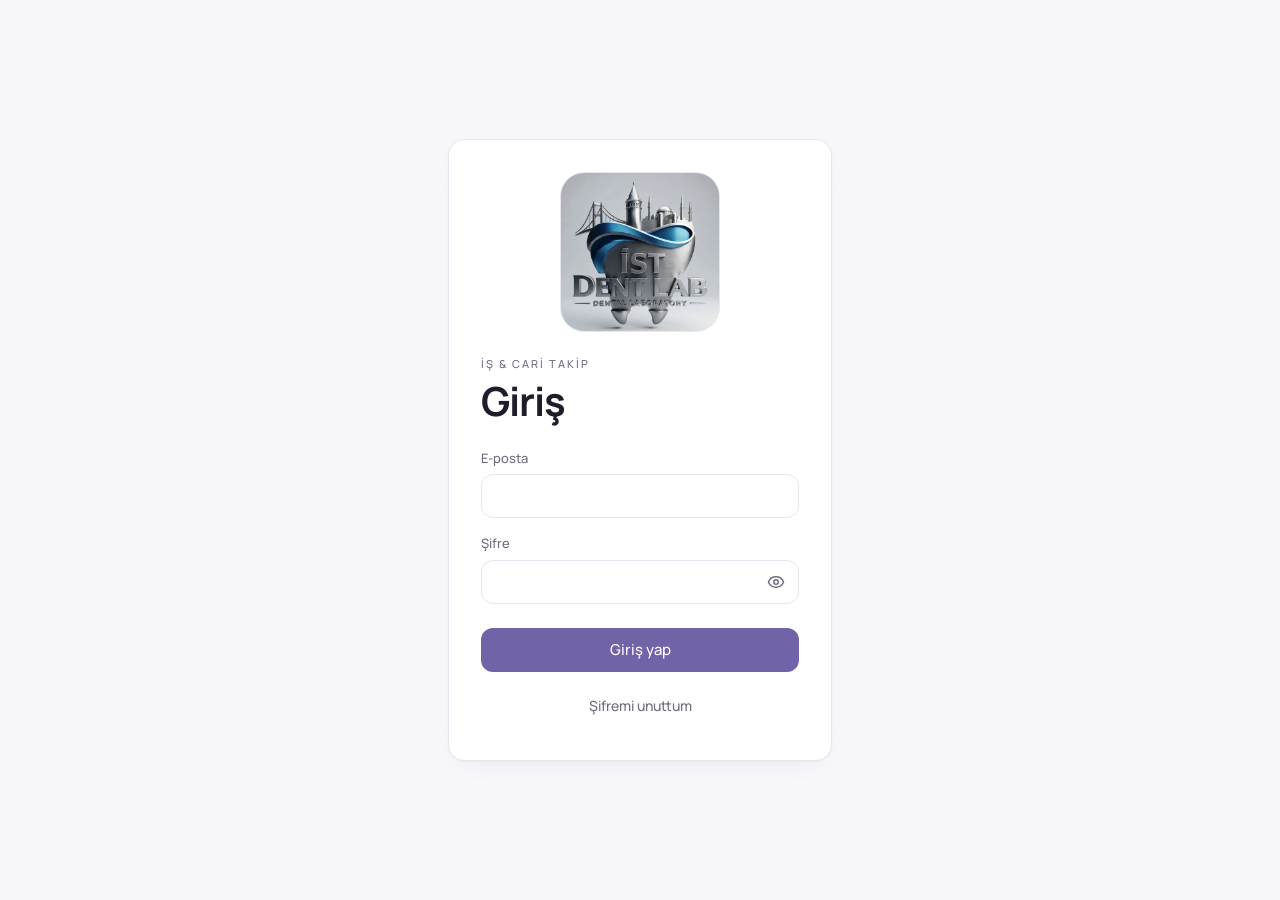
==== index.html @ 1ef78d2d "Yayın 2026-11-04 18:11 — sürüm 15c0154" ====
<!doctype html>
<html lang="tr">
  <head>
    <meta charset="UTF-8" />
    <link rel="icon" type="image/svg+xml" href="/favicon.svg" />
    <link rel="apple-touch-icon" href="/apple-touch-icon.png" />
    <meta name="viewport" content="width=device-width, initial-scale=1.0, viewport-fit=cover" />
    <meta name="theme-color" content="#7262a8" />
    <meta name="description" content="Dental laboratuvar iş ve cari hesap takibi" />
    <title>İş & Cari Takip</title>
    <script type="module" crossorigin src="/assets/index-BVxVLlVJ.js"></script>
    <link rel="stylesheet" crossorigin href="/assets/index-DZYbqfya.css">
  <link rel="manifest" href="/manifest.webmanifest"><script id="vite-plugin-pwa:register-sw" src="/registerSW.js"></script></head>
  <body>
    <div id="root"></div>
  </body>
</html>
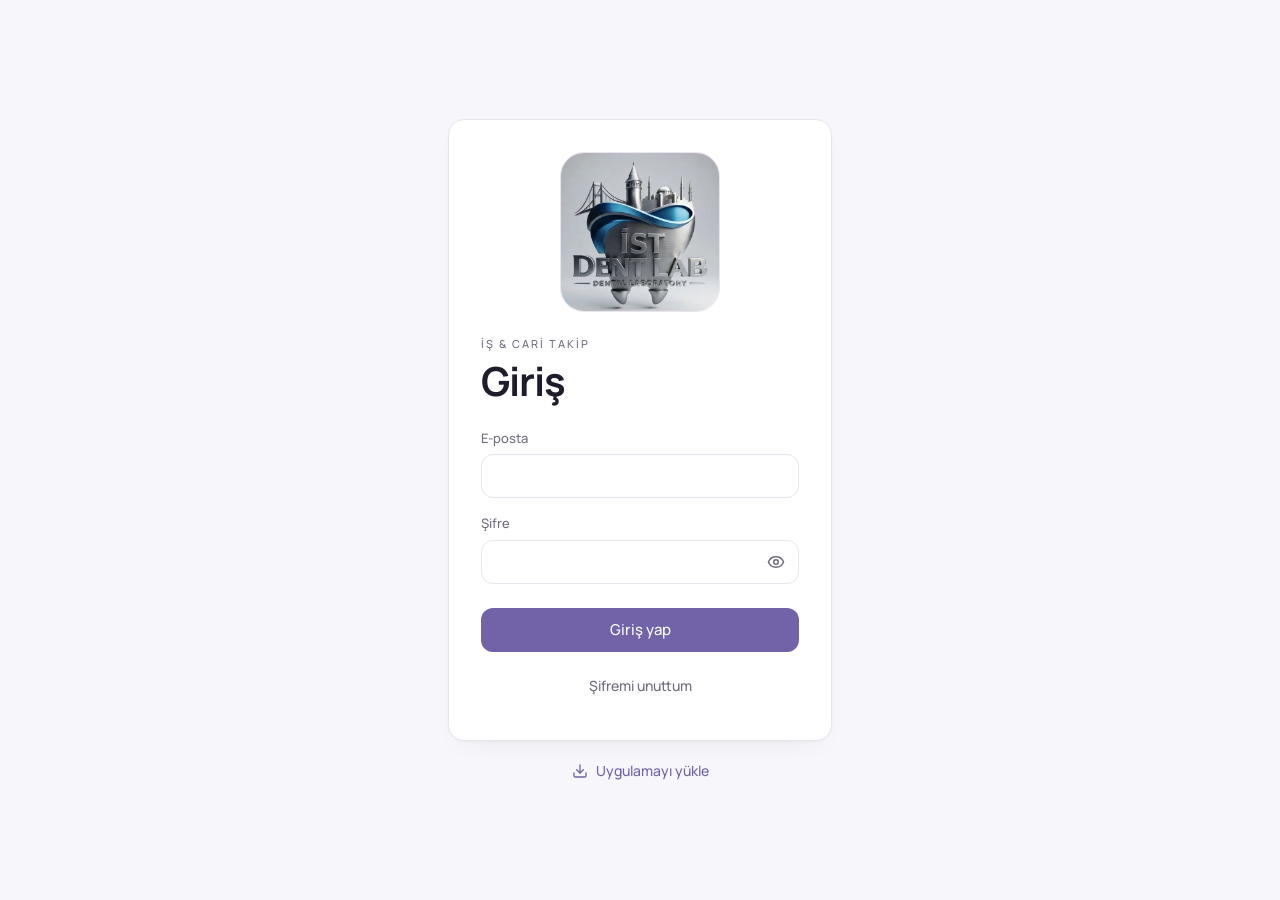
==== commit 237d8aaa: "Yayın 2026-11-04 19:34 — sürüm cf1fd84" ====
--- a/index.html
+++ b/index.html
@@ -8,8 +8,8 @@
     <meta name="theme-color" content="#7262a8" />
     <meta name="description" content="Dental laboratuvar iş ve cari hesap takibi" />
     <title>İş & Cari Takip</title>
-    <script type="module" crossorigin src="/assets/index-BVxVLlVJ.js"></script>
-    <link rel="stylesheet" crossorigin href="/assets/index-DZYbqfya.css">
+    <script type="module" crossorigin src="/assets/index-D1VS2l41.js"></script>
+    <link rel="stylesheet" crossorigin href="/assets/index-BV3ckSh6.css">
   <link rel="manifest" href="/manifest.webmanifest"><script id="vite-plugin-pwa:register-sw" src="/registerSW.js"></script></head>
   <body>
     <div id="root"></div>
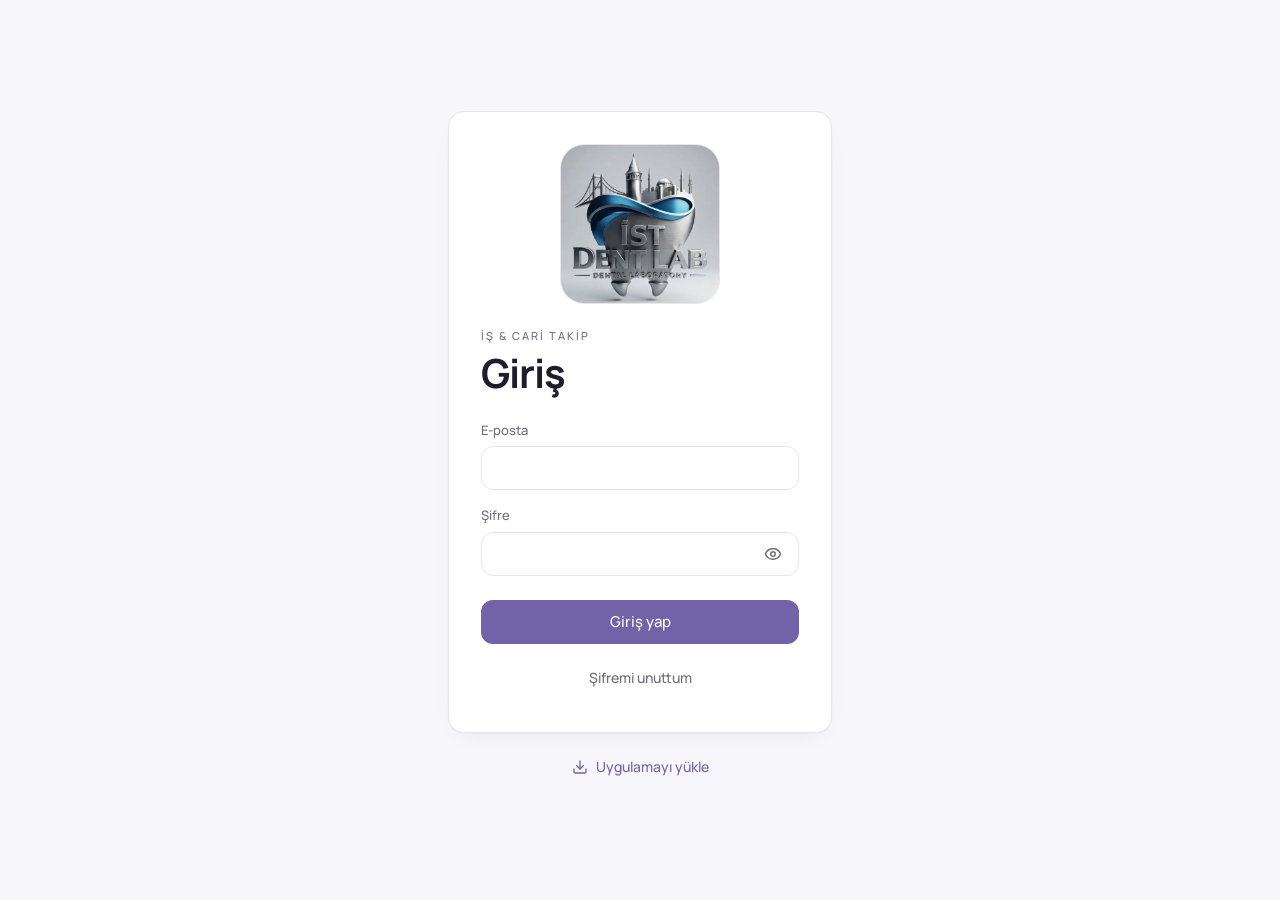
==== commit 03c3f7af: "Yayın 2026-11-05 01:07 — sürüm 922dee9" ====
--- a/index.html
+++ b/index.html
@@ -3,13 +3,15 @@
   <head>
     <meta charset="UTF-8" />
     <link rel="icon" type="image/svg+xml" href="/favicon.svg" />
-    <link rel="apple-touch-icon" href="/apple-touch-icon.png" />
+    <link rel="apple-touch-icon" sizes="180x180" href="/apple-touch-icon.png" />
+    <meta name="apple-mobile-web-app-title" content="İST DENT LAB" />
+    <meta name="application-name" content="İST DENT LAB" />
     <meta name="viewport" content="width=device-width, initial-scale=1.0, viewport-fit=cover" />
     <meta name="theme-color" content="#7262a8" />
     <meta name="description" content="Dental laboratuvar iş ve cari hesap takibi" />
-    <title>İş & Cari Takip</title>
-    <script type="module" crossorigin src="/assets/index-D1VS2l41.js"></script>
-    <link rel="stylesheet" crossorigin href="/assets/index-BV3ckSh6.css">
+    <title>İST DENT LAB — İş &amp; Cari Takip</title>
+    <script type="module" crossorigin src="/assets/index-CB0WQAUH.js"></script>
+    <link rel="stylesheet" crossorigin href="/assets/index-D1wVkPMo.css">
   <link rel="manifest" href="/manifest.webmanifest"><script id="vite-plugin-pwa:register-sw" src="/registerSW.js"></script></head>
   <body>
     <div id="root"></div>
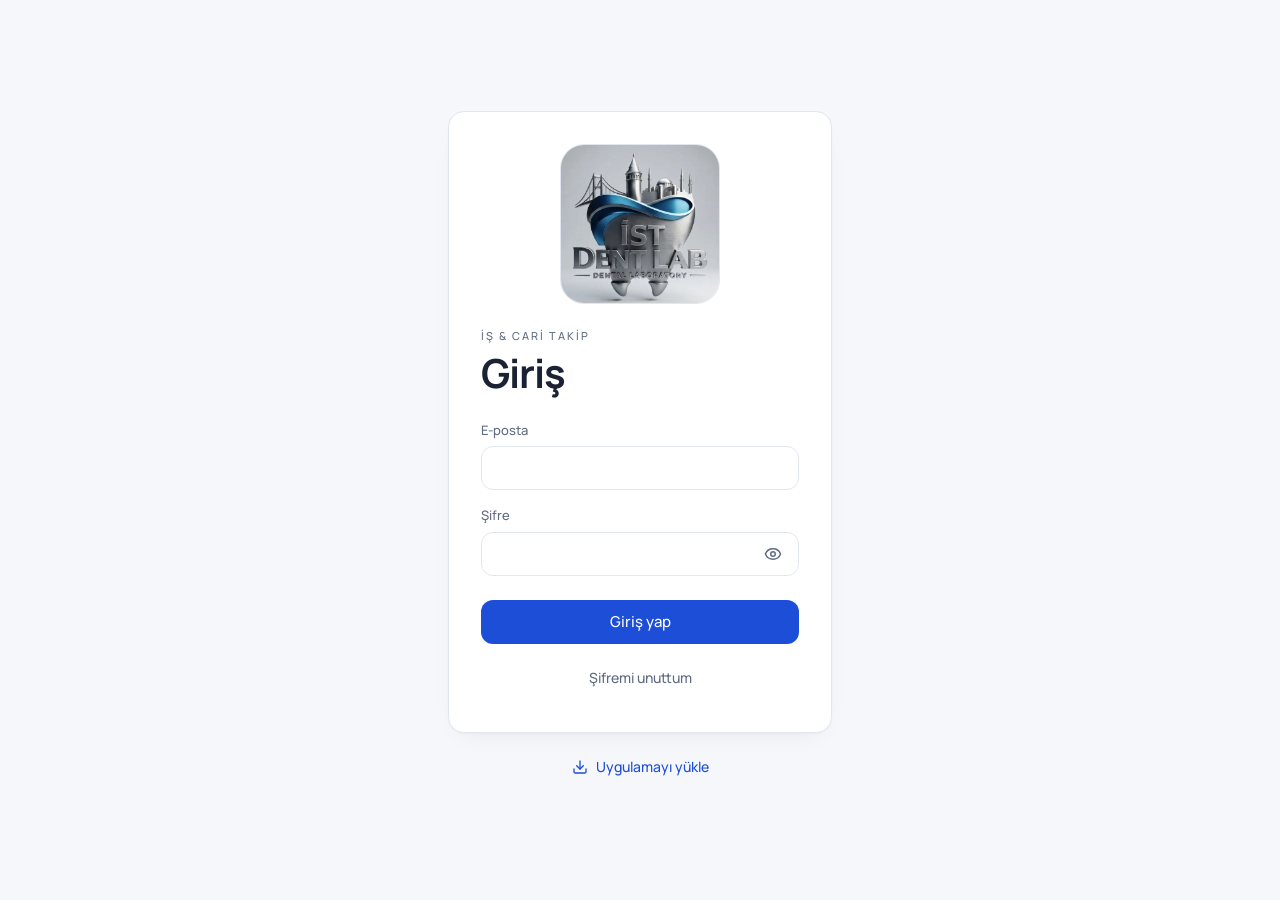
==== commit 6413baff: "Yayın 2026-11-07 14:01 — sürüm 628c040" ====
--- a/index.html
+++ b/index.html
@@ -7,11 +7,11 @@
     <meta name="apple-mobile-web-app-title" content="İST DENT LAB" />
     <meta name="application-name" content="İST DENT LAB" />
     <meta name="viewport" content="width=device-width, initial-scale=1.0, viewport-fit=cover" />
-    <meta name="theme-color" content="#7262a8" />
+    <meta name="theme-color" content="#1d4ed8" />
     <meta name="description" content="Dental laboratuvar iş ve cari hesap takibi" />
     <title>İST DENT LAB — İş &amp; Cari Takip</title>
-    <script type="module" crossorigin src="/assets/index-CB0WQAUH.js"></script>
-    <link rel="stylesheet" crossorigin href="/assets/index-D1wVkPMo.css">
+    <script type="module" crossorigin src="/assets/index-DLvI_e1z.js"></script>
+    <link rel="stylesheet" crossorigin href="/assets/index-CfxuTnAy.css">
   <link rel="manifest" href="/manifest.webmanifest"><script id="vite-plugin-pwa:register-sw" src="/registerSW.js"></script></head>
   <body>
     <div id="root"></div>
